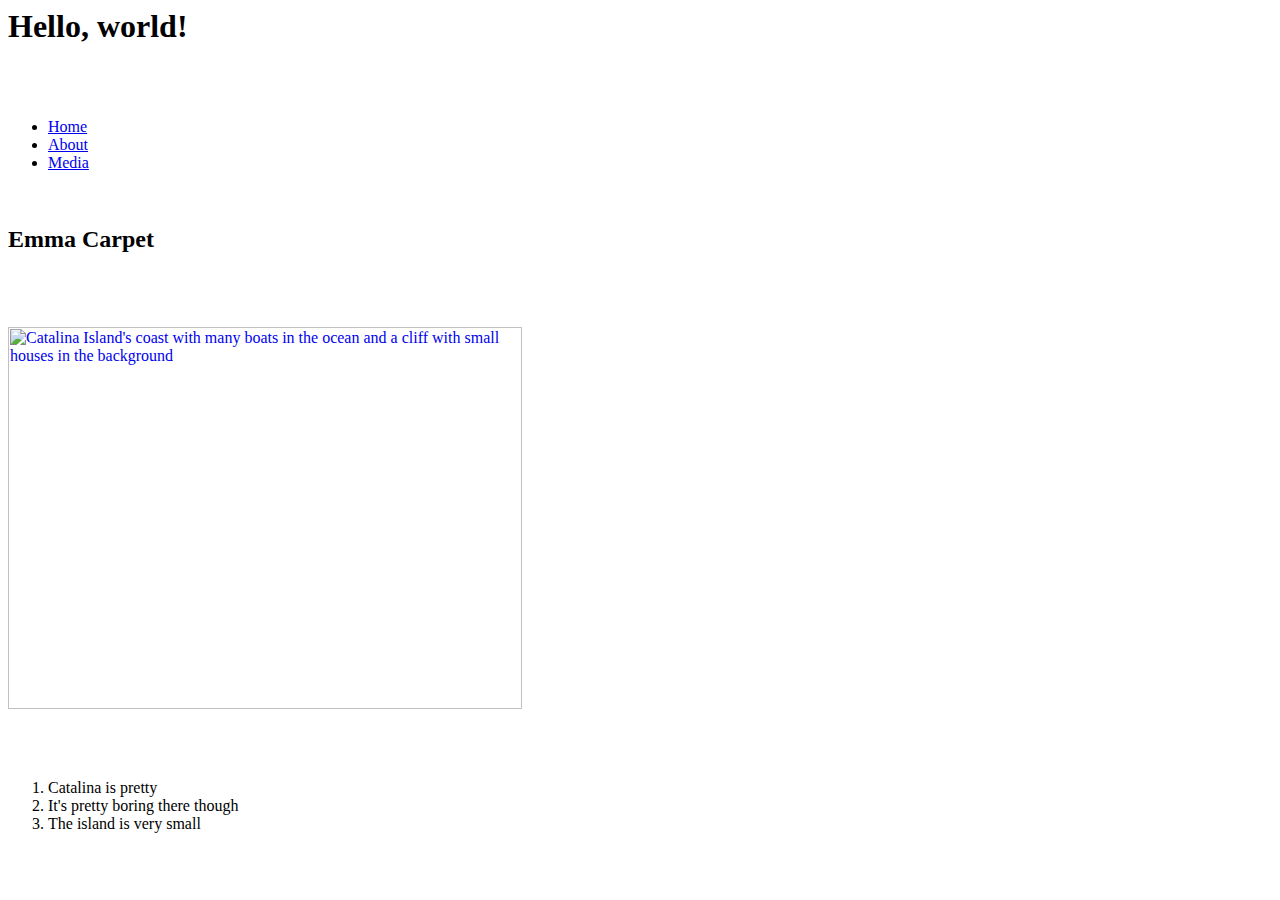
==== index.html @ 2068e498 "nav changes 1/10" ====
<!DOCTYPE HTML PUBLIC "-//W3C//DTD HTML 4.01 Transitional//EN">
<html>
<head>
<title>index.html</title>
 <link rel="stylesheet" type="text/css" href="styles.css">
</head>
    
  <body>
    <h1>Hello, world!</h1><br>
    <br>
<nav class="navbar">
    <ul>
        <li><a href="index.html">Home</a></li>
        <li><a href="about.html">About</a></li>
        <li><a href="media.html">Media</a></li>      
    </ul>
</nav>

    <br>
    <h2>Emma Carpet</h2><br>
    <br>
    <br>
    <a href="https://www.google.com/maps?client=safari&sca_esv=596768218&rls=en&output=search&q=catalina+island&source=lnms&entry=mc"><img moz-do-not-send="true"
      src="Screenshot%202024-01-08%20at%201.42.43%E2%80%AFAM.png"
      alt="Catalina Island's coast with many boats in the ocean and a
      cliff with small houses in the background" width="514"
      height="382"></a><br>
    <br>
<br>
    <br>
    <ol>
      <li>Catalina is pretty</li>
      <li>It's pretty boring there though</li>
      <li>The island is very small<br>
      </li>
    </ol>

  </body>
</html>
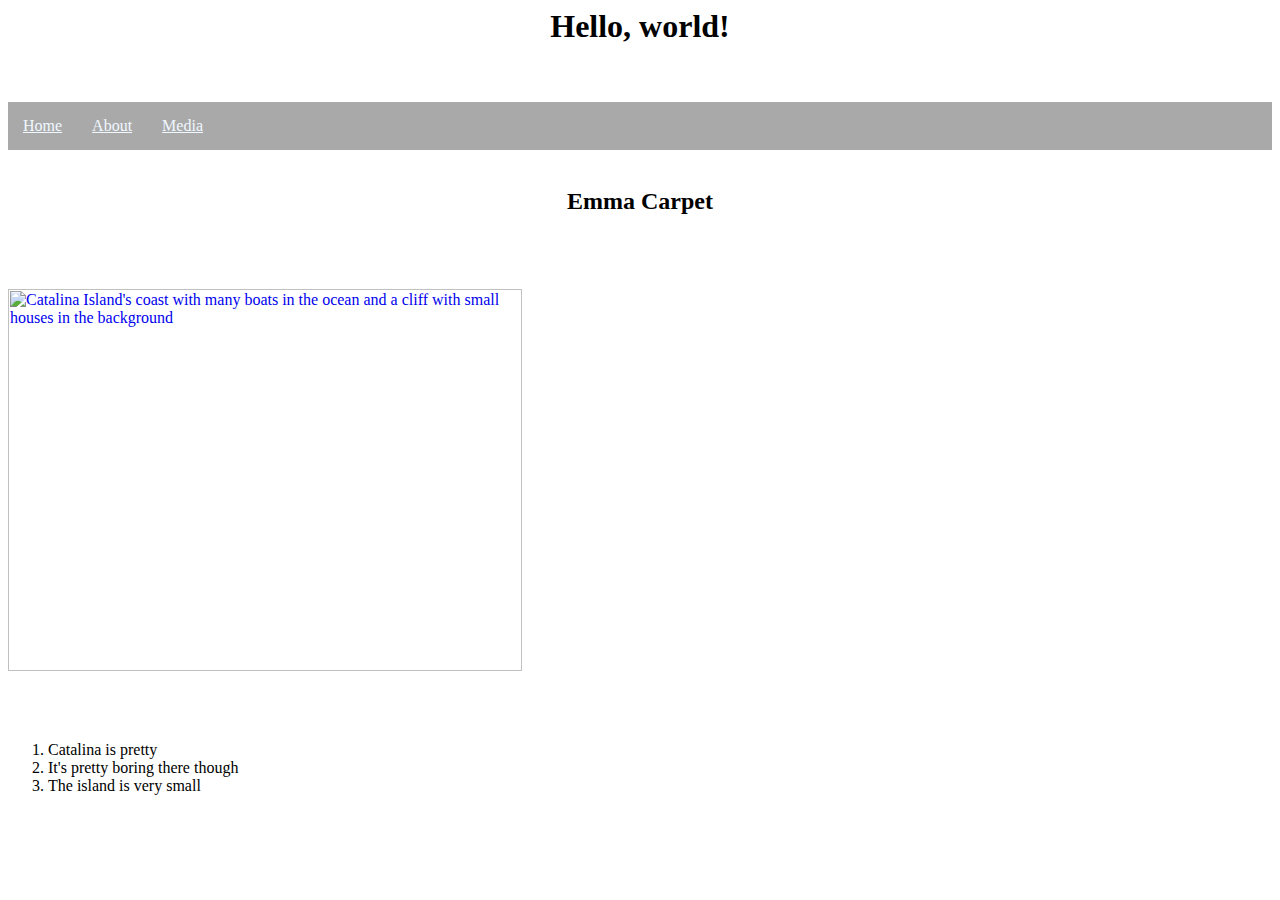
==== commit 9c996098: "Update index.html" ====
--- a/index.html
+++ b/index.html
@@ -2,7 +2,7 @@
 <html>
 <head>
 <title>index.html</title>
- <link rel="stylesheet" type="text/css" href="styles.css">
+ <link rel="stylesheet" type="text/css" href="style.css">
 </head>
     
   <body>
--- a/style.css
+++ b/style.css
@@ -0,0 +1,45 @@
+
+h1 {
+color: black;
+text-align: center;
+font-weight: 400;
+font-weight: bold;
+}
+
+.navbar ul{
+    list-style-type: none;
+    background-color: darkgray;
+    padding: 0px;
+    margin: 0px;
+    overflow: hidden;
+}
+    
+.navbar a{
+    color:aliceblue;
+    padding: 15px;
+    display:block;
+    text-align: center;      
+}
+
+.navbar li{
+    float:left;
+}
+
+ 
+h2 {
+color: black;
+text-align: center;
+font-weight: 200;
+font-weight: bold;
+}
+
+h3{ }
+
+ol {}
+
+h4{
+color: black
+text-align: center
+}
+
+
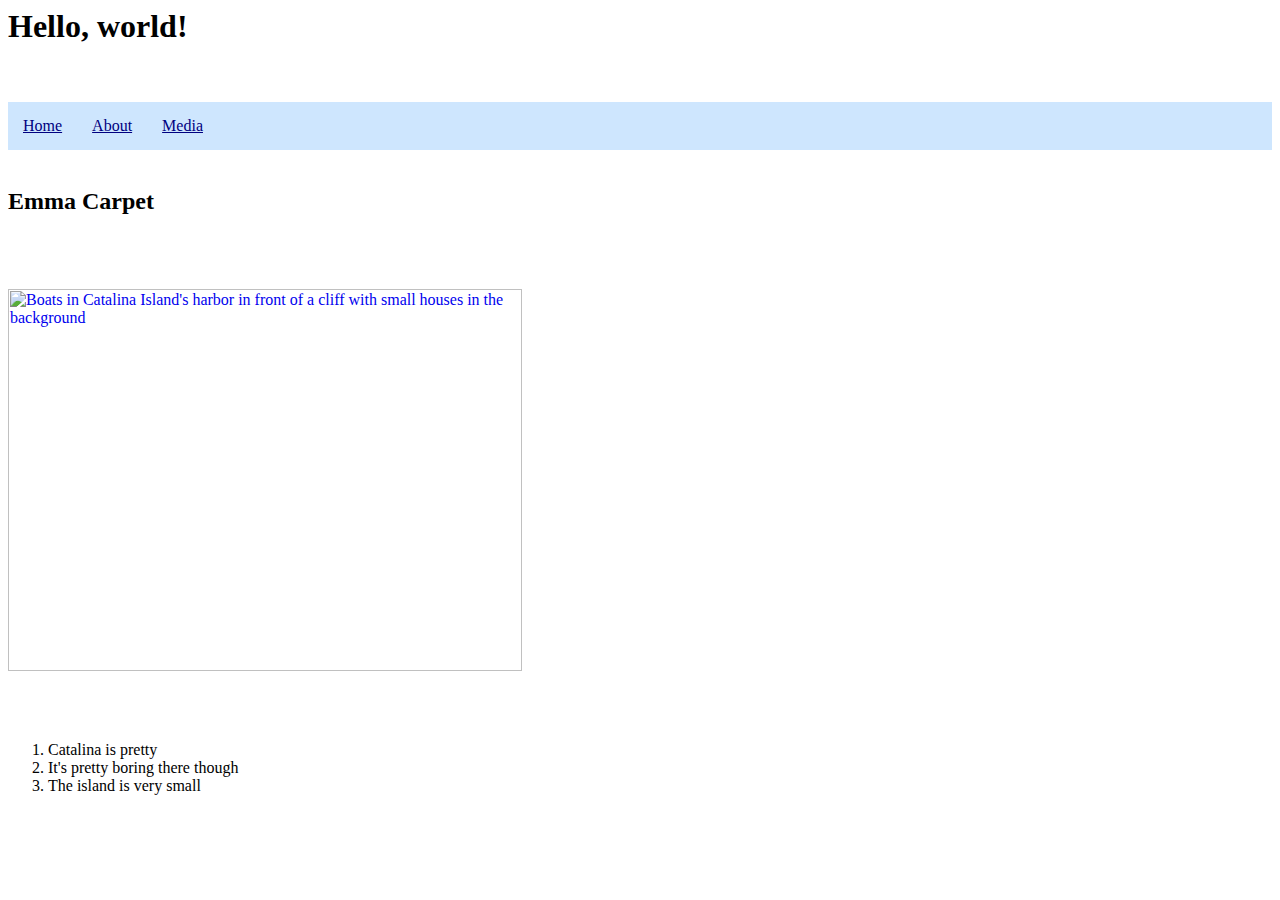
==== commit cc150dc4: "alt text change" ====
--- a/index.html
+++ b/index.html
@@ -22,8 +22,7 @@
     <br>
     <a href="https://www.google.com/maps?client=safari&sca_esv=596768218&rls=en&output=search&q=catalina+island&source=lnms&entry=mc"><img moz-do-not-send="true"
       src="Screenshot%202024-01-08%20at%201.42.43%E2%80%AFAM.png"
-      alt="Catalina Island's coast with many boats in the ocean and a
-      cliff with small houses in the background" width="514"
+      alt="Boats in Catalina Island's harbor in front of a cliff with small houses in the background" width="514"
       height="382"></a><br>
     <br>
 <br>
--- a/style.css
+++ b/style.css
@@ -1,21 +1,21 @@
 
 h1 {
 color: black;
-text-align: center;
+text-align: left;
 font-weight: 400;
 font-weight: bold;
 }
 
 .navbar ul{
     list-style-type: none;
-    background-color: darkgray;
+    background-color: #cee6fe;
     padding: 0px;
     margin: 0px;
     overflow: hidden;
 }
     
 .navbar a{
-    color:aliceblue;
+    color:navy;
     padding: 15px;
     display:block;
     text-align: center;      
@@ -28,7 +28,7 @@
  
 h2 {
 color: black;
-text-align: center;
+text-align: left;
 font-weight: 200;
 font-weight: bold;
 }
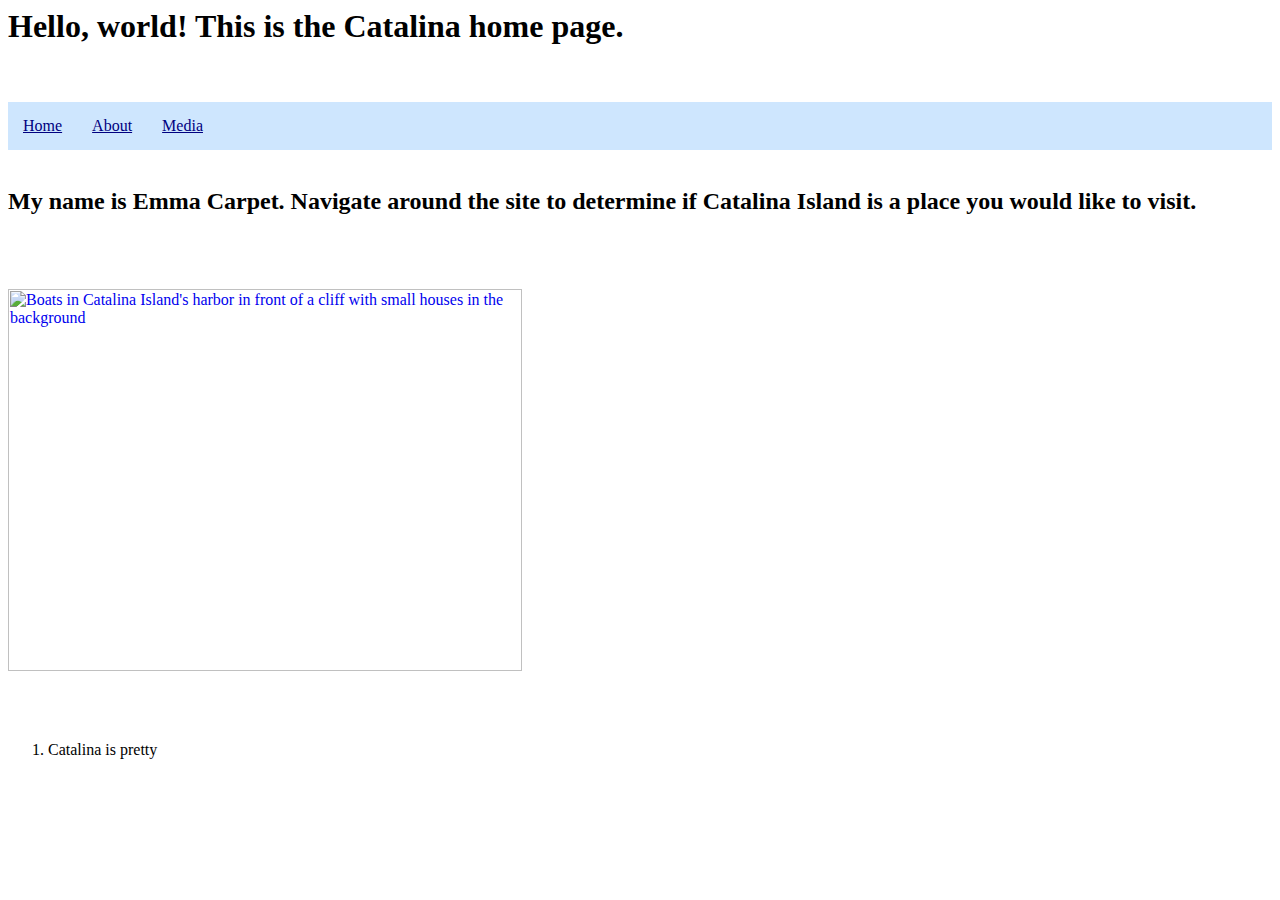
==== commit d3d26e79: "changes" ====
--- a/index.html
+++ b/index.html
@@ -1,12 +1,12 @@
 <!DOCTYPE HTML PUBLIC "-//W3C//DTD HTML 4.01 Transitional//EN">
 <html>
 <head>
-<title>index.html</title>
+<title>Explore Catalina!</title>
  <link rel="stylesheet" type="text/css" href="style.css">
 </head>
     
   <body>
-    <h1>Hello, world!</h1><br>
+    <h1>Hello, world! This is the Catalina home page.</h1><br>
     <br>
 <nav class="navbar">
     <ul>
@@ -17,7 +17,7 @@
 </nav>
 
     <br>
-    <h2>Emma Carpet</h2><br>
+    <h2>My name is Emma Carpet. Navigate around the site to determine if Catalina Island is a place you would like to visit.</h2><br>
     <br>
     <br>
     <a href="https://www.google.com/maps?client=safari&sca_esv=596768218&rls=en&output=search&q=catalina+island&source=lnms&entry=mc"><img moz-do-not-send="true"
@@ -29,10 +29,3 @@
     <br>
     <ol>
       <li>Catalina is pretty</li>
-      <li>It's pretty boring there though</li>
-      <li>The island is very small<br>
-      </li>
-    </ol>
-
-  </body>
-</html>
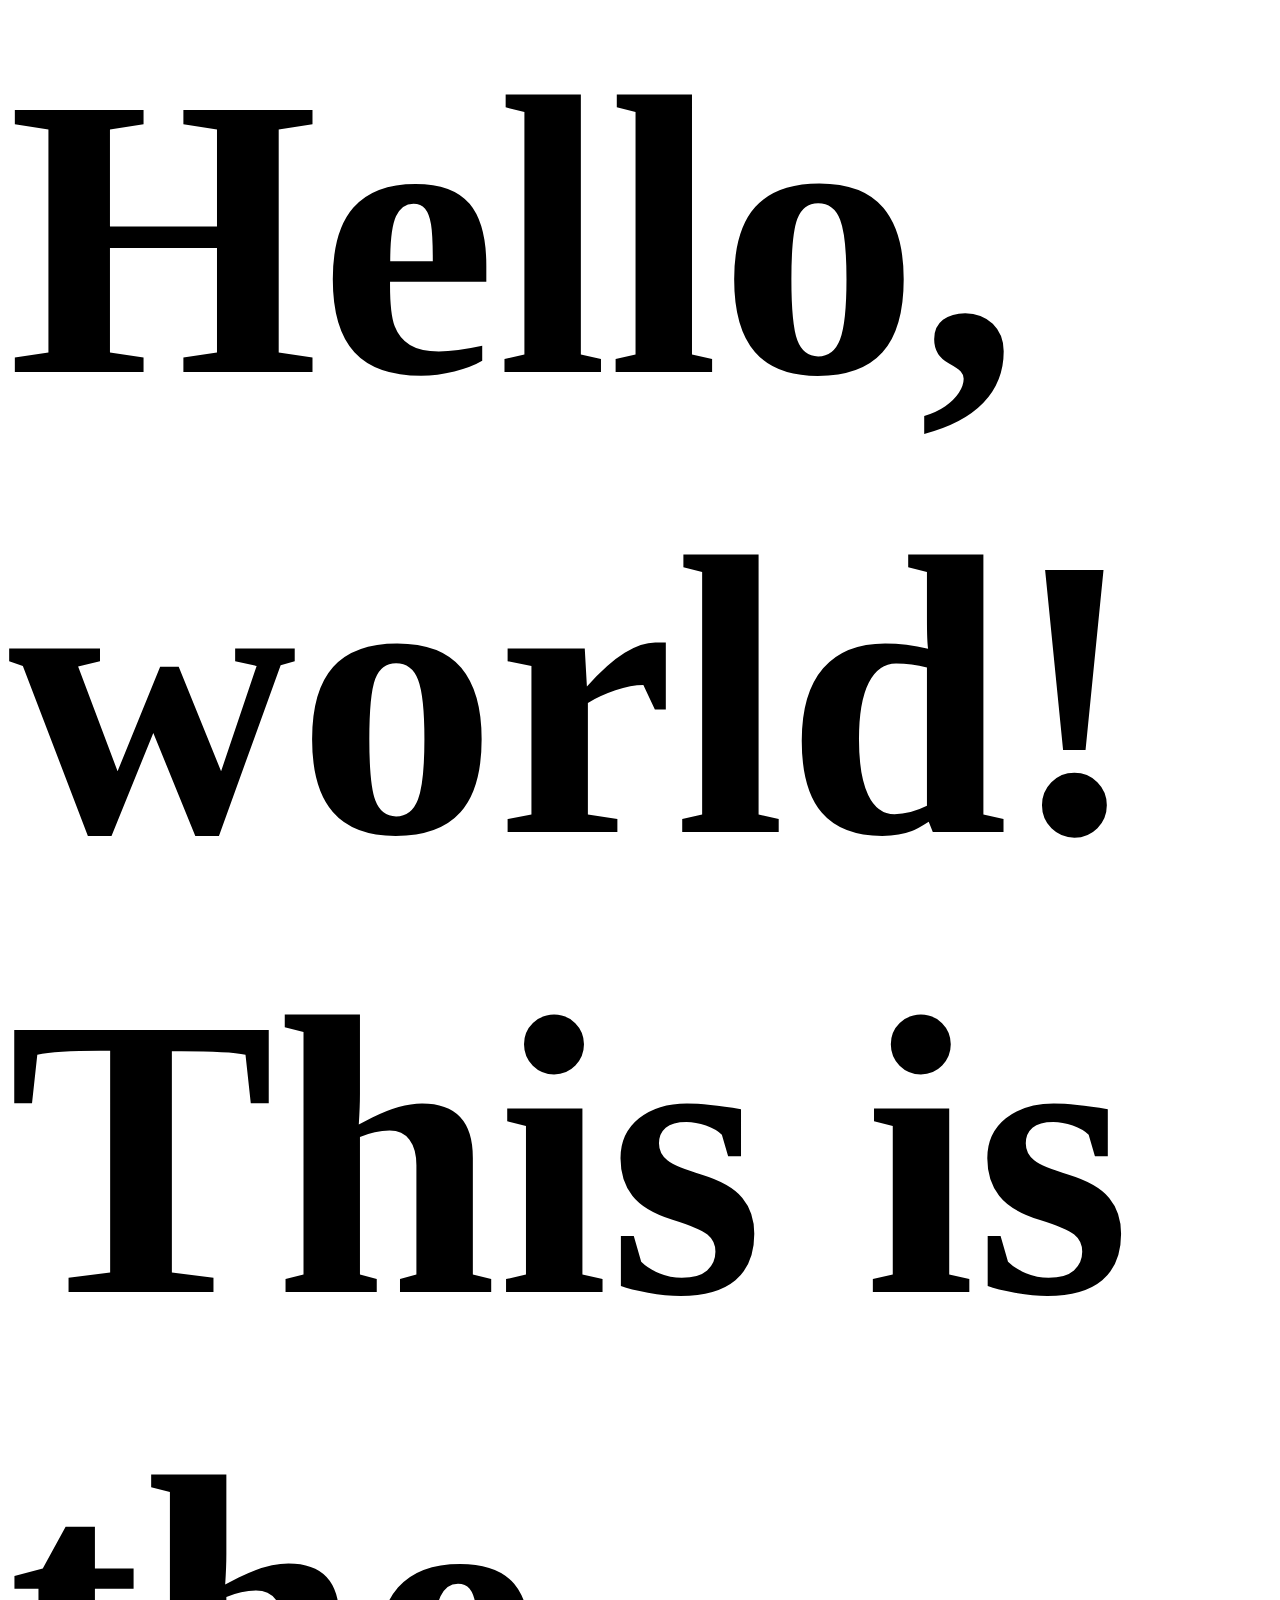
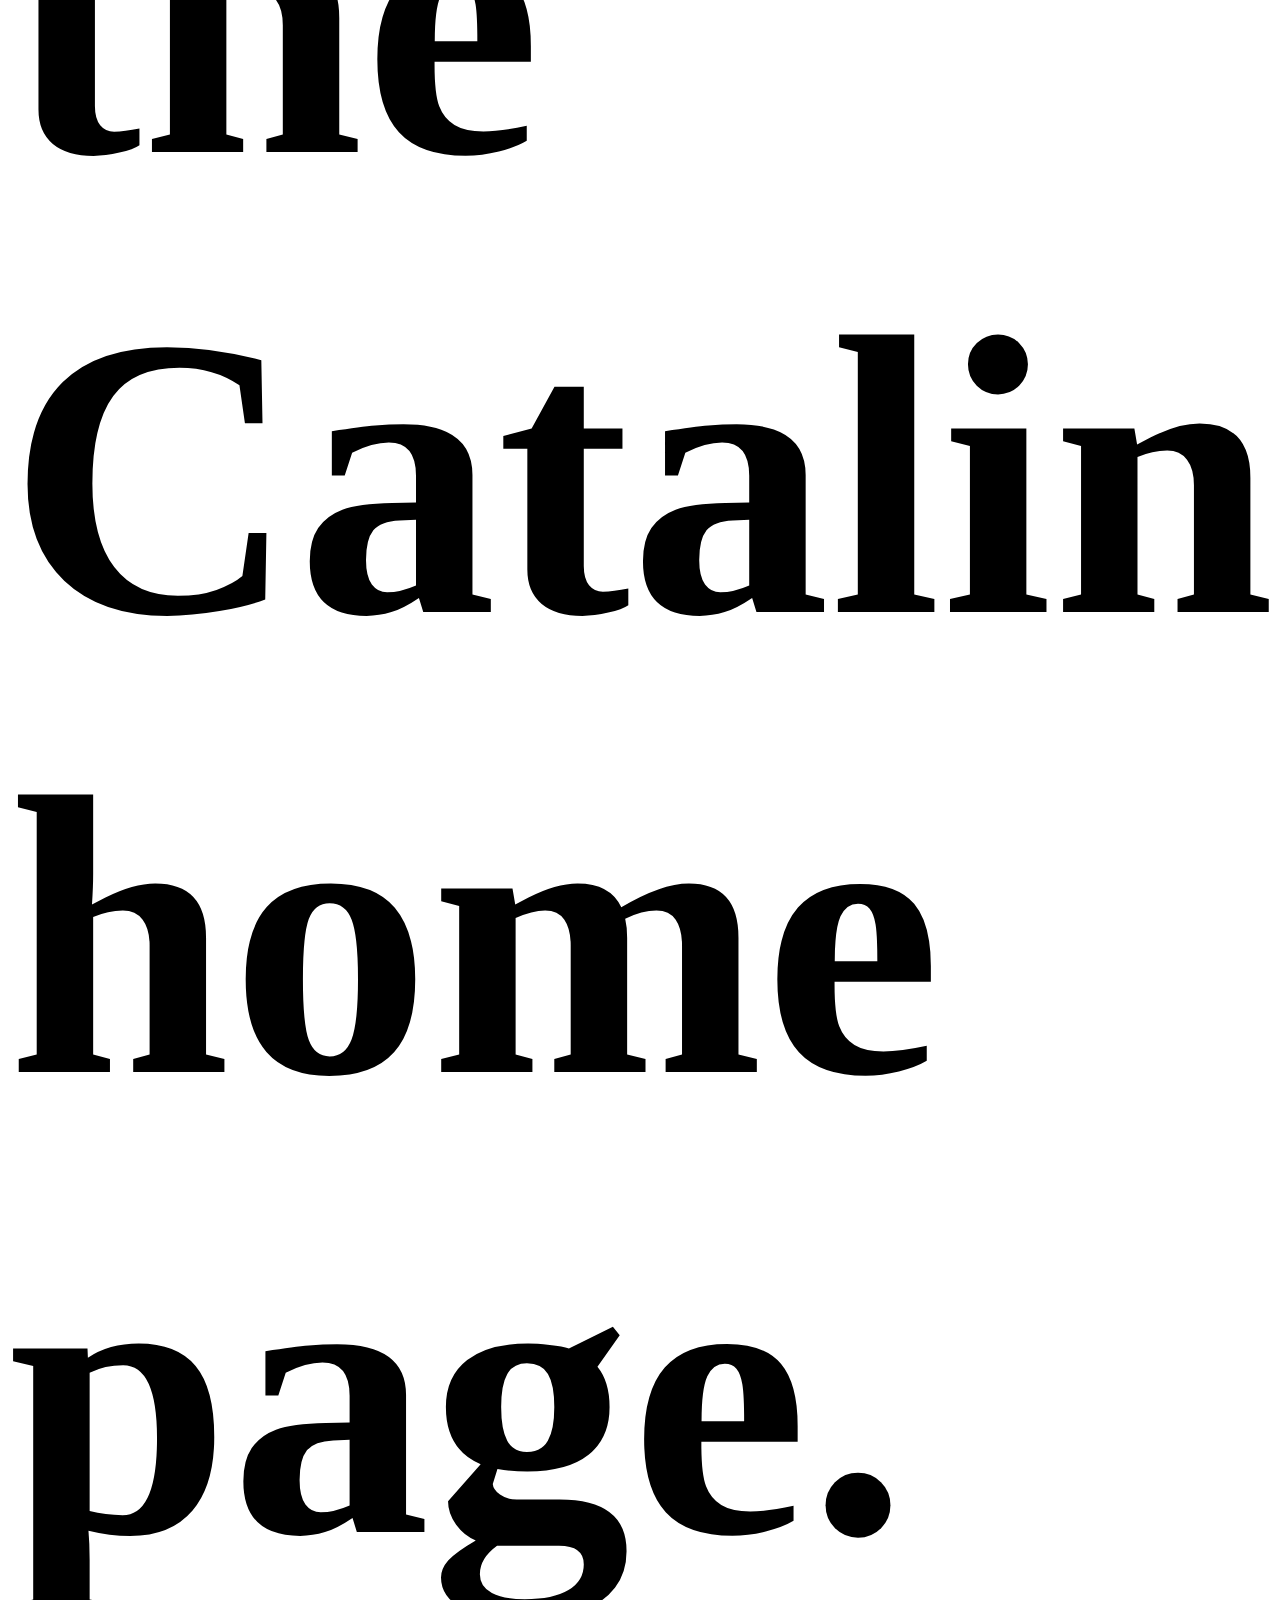
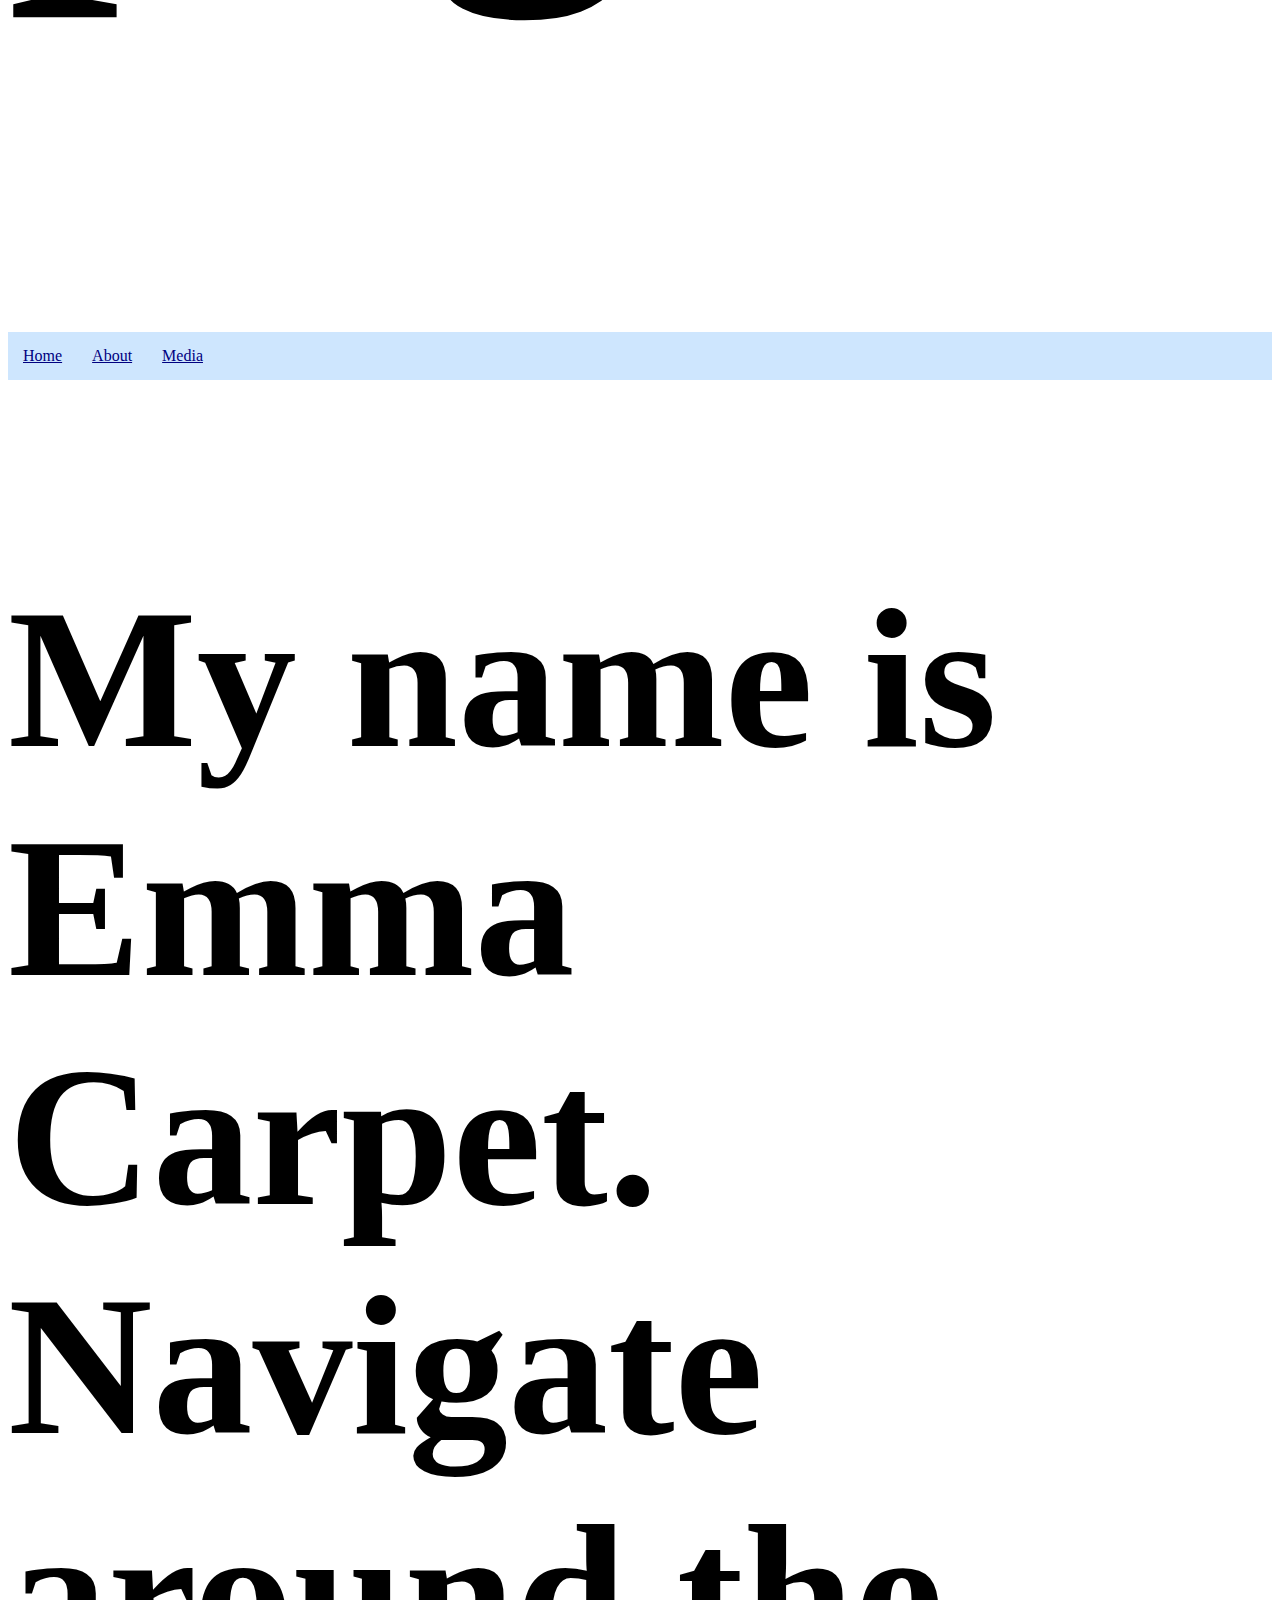
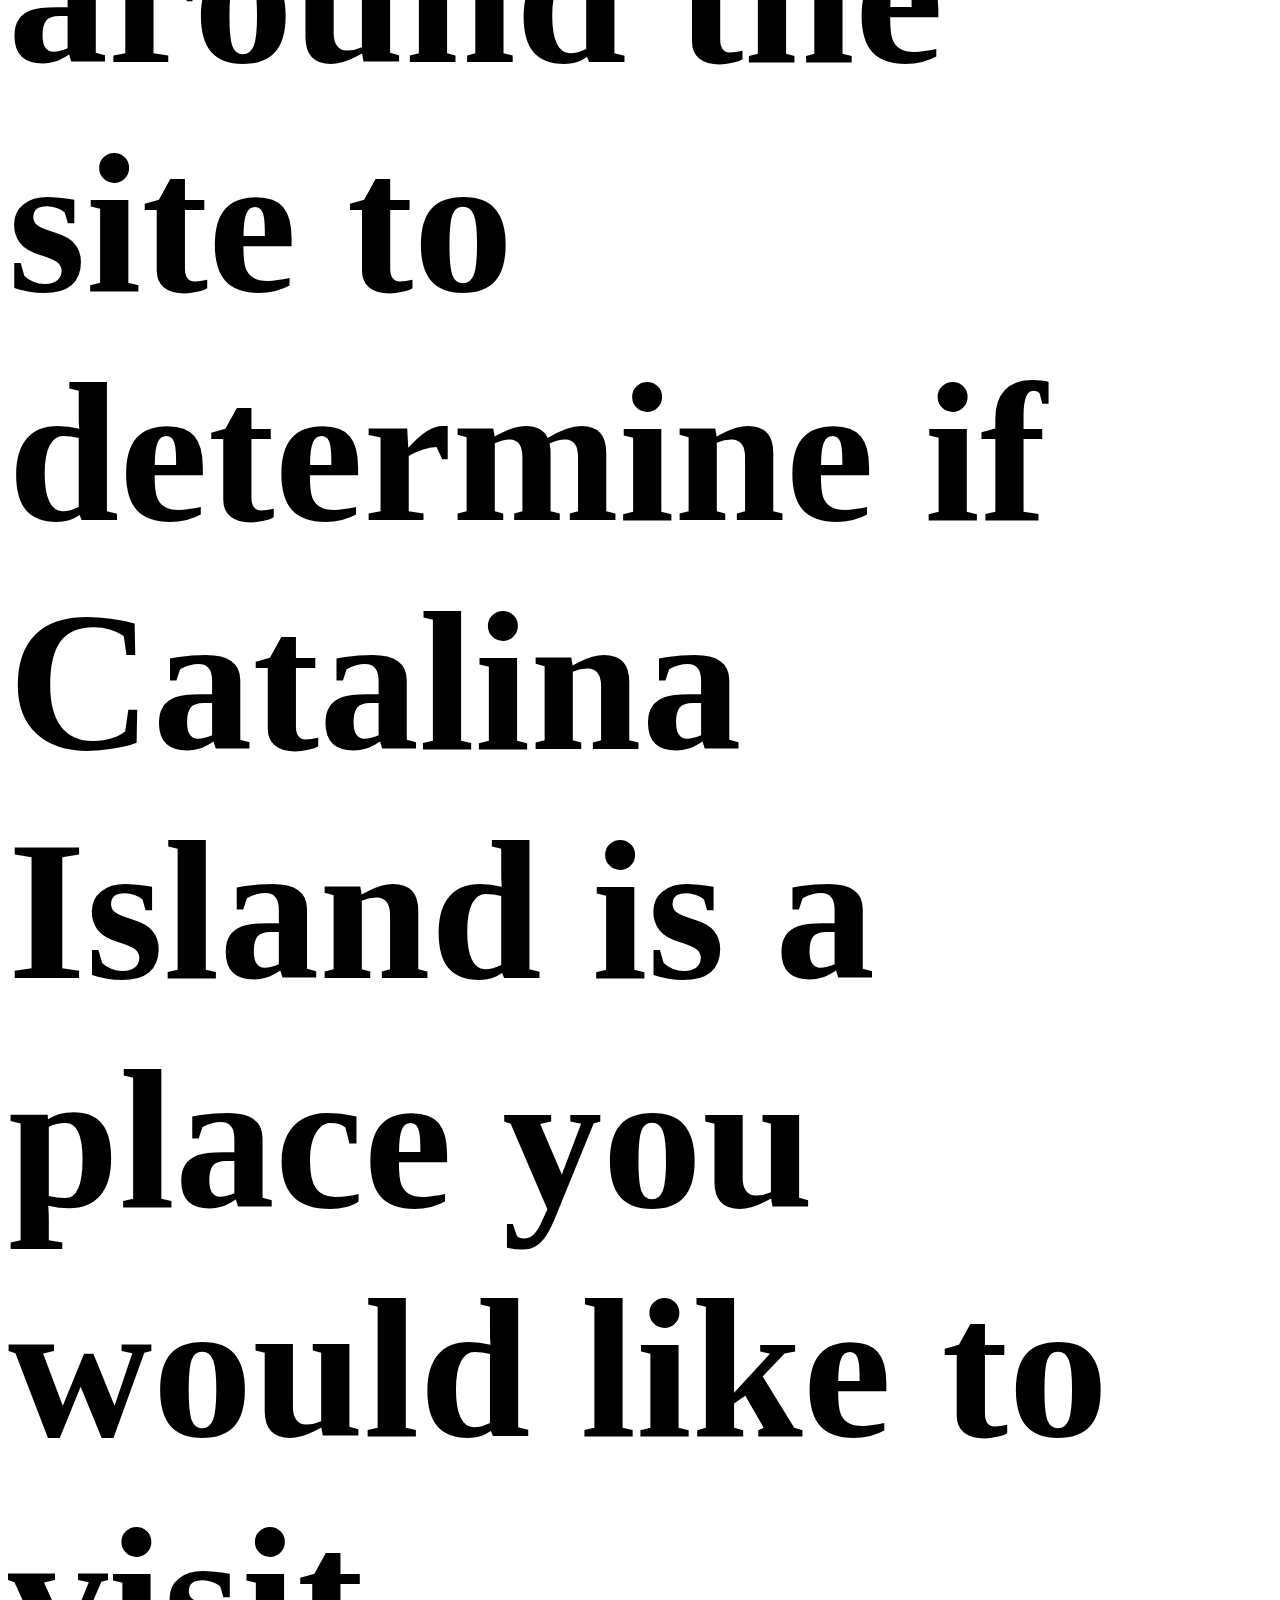
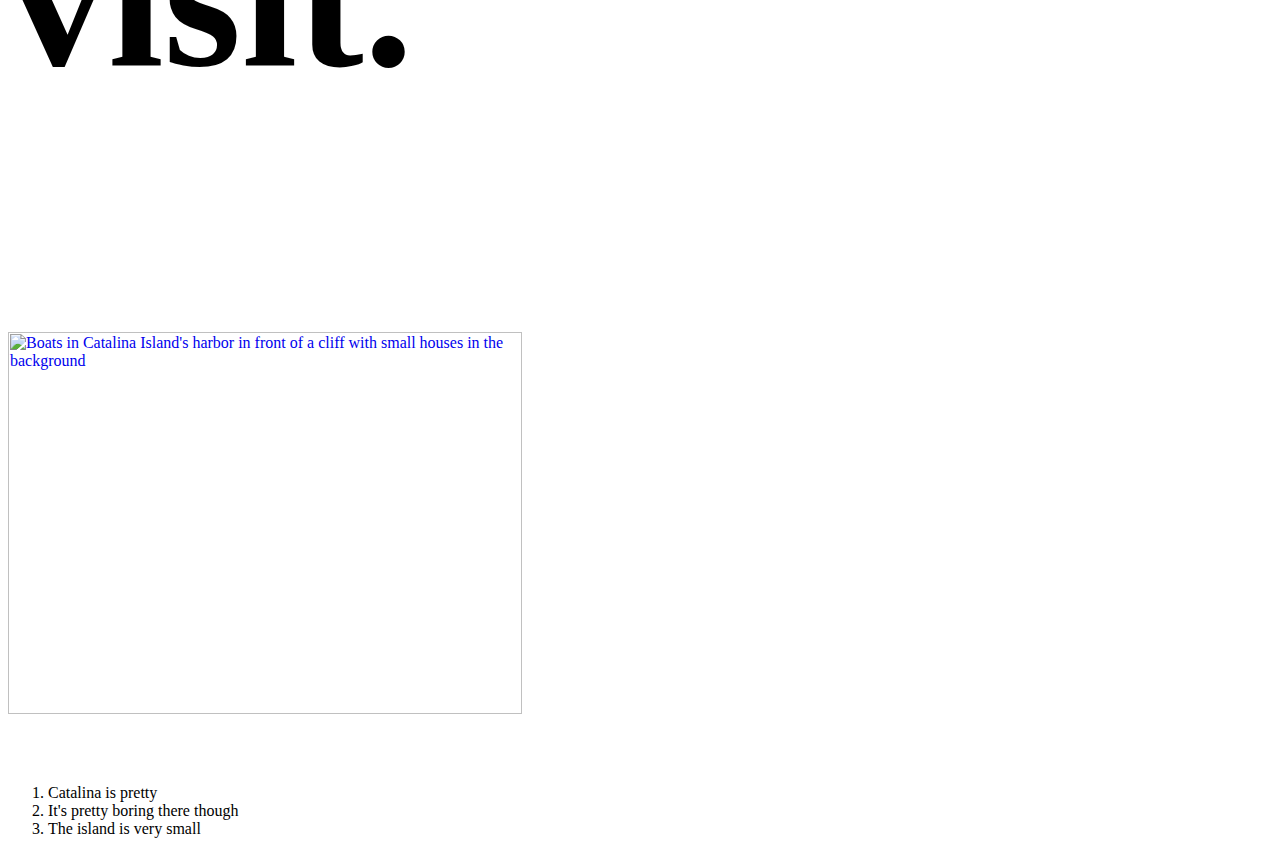
==== commit 649d1519: "changes for photos" ====
--- a/index.html
+++ b/index.html
@@ -29,3 +29,10 @@
     <br>
     <ol>
       <li>Catalina is pretty</li>
+      <li>It's pretty boring there though</li>
+      <li>The island is very small<br>
+      </li>
+    </ol>
+
+  </body>
+</html>
--- a/style.css
+++ b/style.css
@@ -2,7 +2,7 @@
 h1 {
 color: black;
 text-align: left;
-font-weight: 400;
+font-size: 400;
 font-weight: bold;
 }
 
@@ -29,7 +29,7 @@
 h2 {
 color: black;
 text-align: left;
-font-weight: 200;
+font-size: 200;
 font-weight: bold;
 }
 
@@ -39,7 +39,7 @@
 
 h4{
 color: black
-text-align: center
+text-align: left
 }
 
 
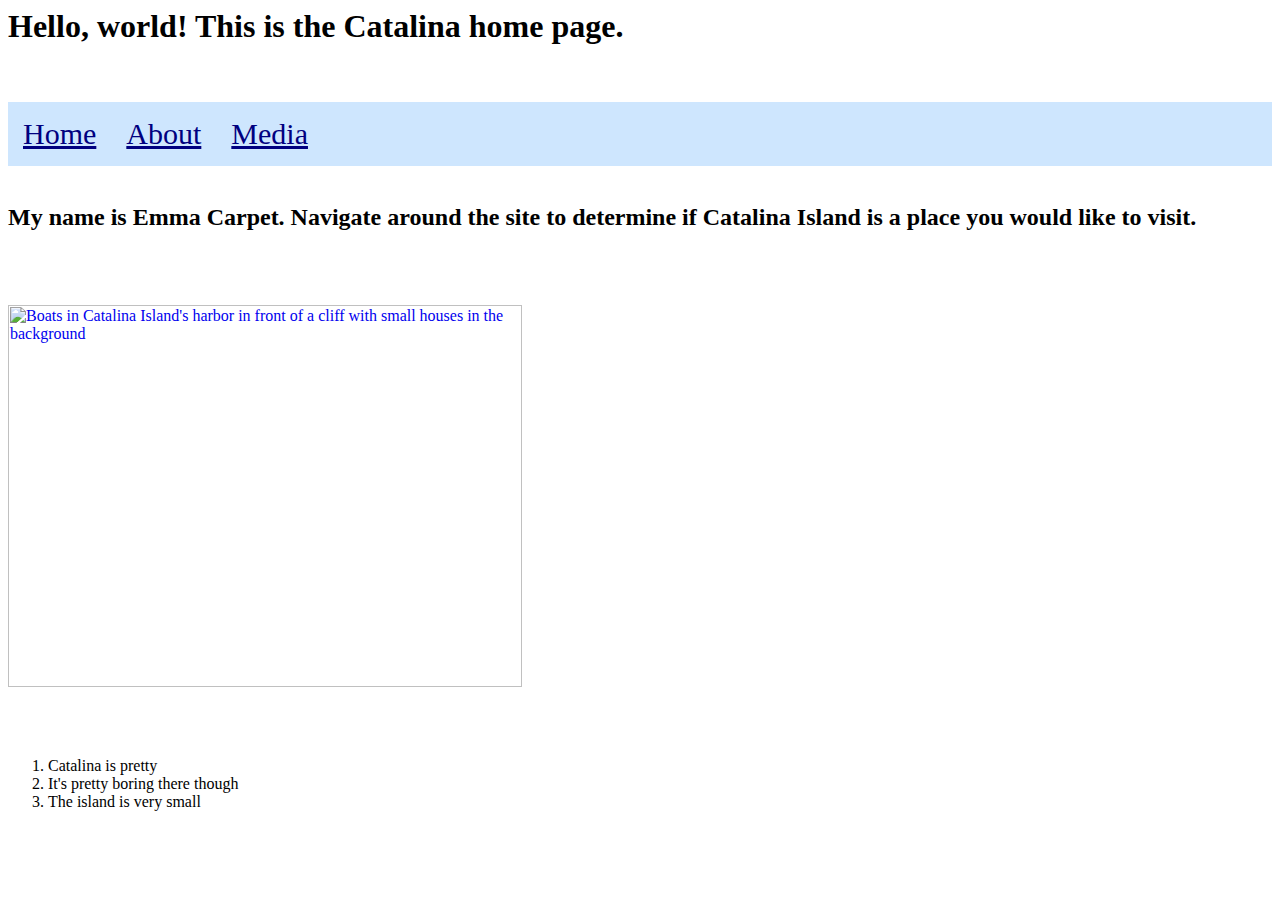
==== commit 4fdd460d: "change" ====
--- a/index.html
+++ b/index.html
@@ -1,7 +1,7 @@
 <!DOCTYPE HTML PUBLIC "-//W3C//DTD HTML 4.01 Transitional//EN">
 <html>
 <head>
-<title>Explore Catalina!</title>
+<title>Explore Catalina Home Page</title>
  <link rel="stylesheet" type="text/css" href="style.css">
 </head>
     
@@ -33,6 +33,6 @@
       <li>The island is very small<br>
       </li>
     </ol>
-
+<br><br>
   </body>
 </html>
--- a/style.css
+++ b/style.css
@@ -2,7 +2,7 @@
 h1 {
 color: black;
 text-align: left;
-font-size: 400;
+font-weight: 400;
 font-weight: bold;
 }
 
@@ -18,7 +18,8 @@
     color:navy;
     padding: 15px;
     display:block;
-    text-align: center;      
+    text-align: center; 
+    font-size: 30px
 }
 
 .navbar li{
@@ -29,7 +30,7 @@
 h2 {
 color: black;
 text-align: left;
-font-size: 200;
+font-weight: 200;
 font-weight: bold;
 }
 
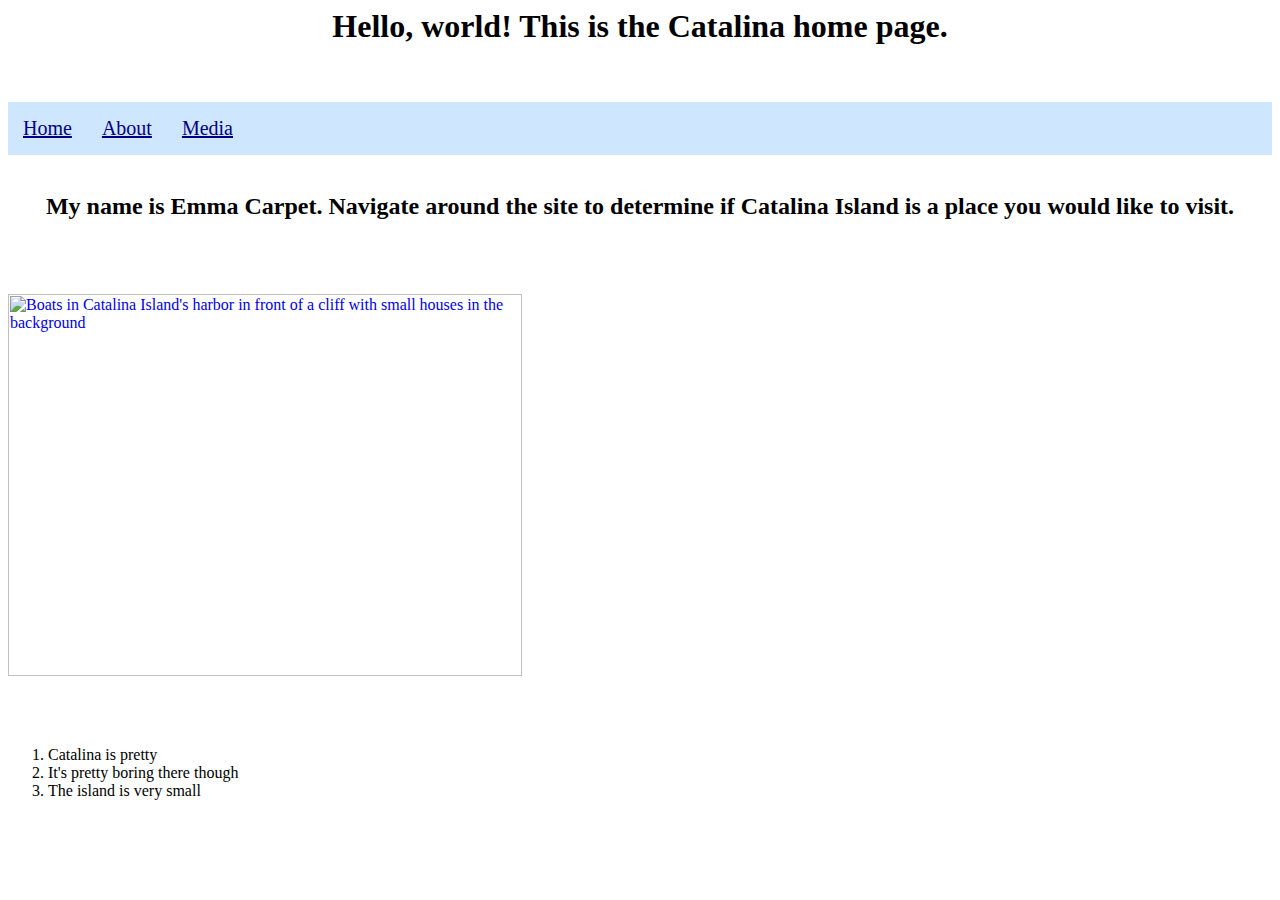
==== commit 6431b0e9: "last couple changes" ====
--- a/index.html
+++ b/index.html
@@ -1,5 +1,5 @@
 <!DOCTYPE HTML PUBLIC "-//W3C//DTD HTML 4.01 Transitional//EN">
-<html>
+<html lang="en">
 <head>
 <title>Explore Catalina Home Page</title>
  <link rel="stylesheet" type="text/css" href="style.css">
--- a/style.css
+++ b/style.css
@@ -1,8 +1,8 @@
 
 h1 {
 color: black;
-text-align: left;
-font-weight: 400;
+text-align: center;
+font-size: 50 px;
 font-weight: bold;
 }
 
@@ -19,18 +19,18 @@
     padding: 15px;
     display:block;
     text-align: center; 
-    font-size: 30px
 }
 
 .navbar li{
     float:left;
+    font-size: 20px;
 }
 
  
 h2 {
 color: black;
-text-align: left;
-font-weight: 200;
+text-align: center;
+font-size: 30 px;
 font-weight: bold;
 }
 
